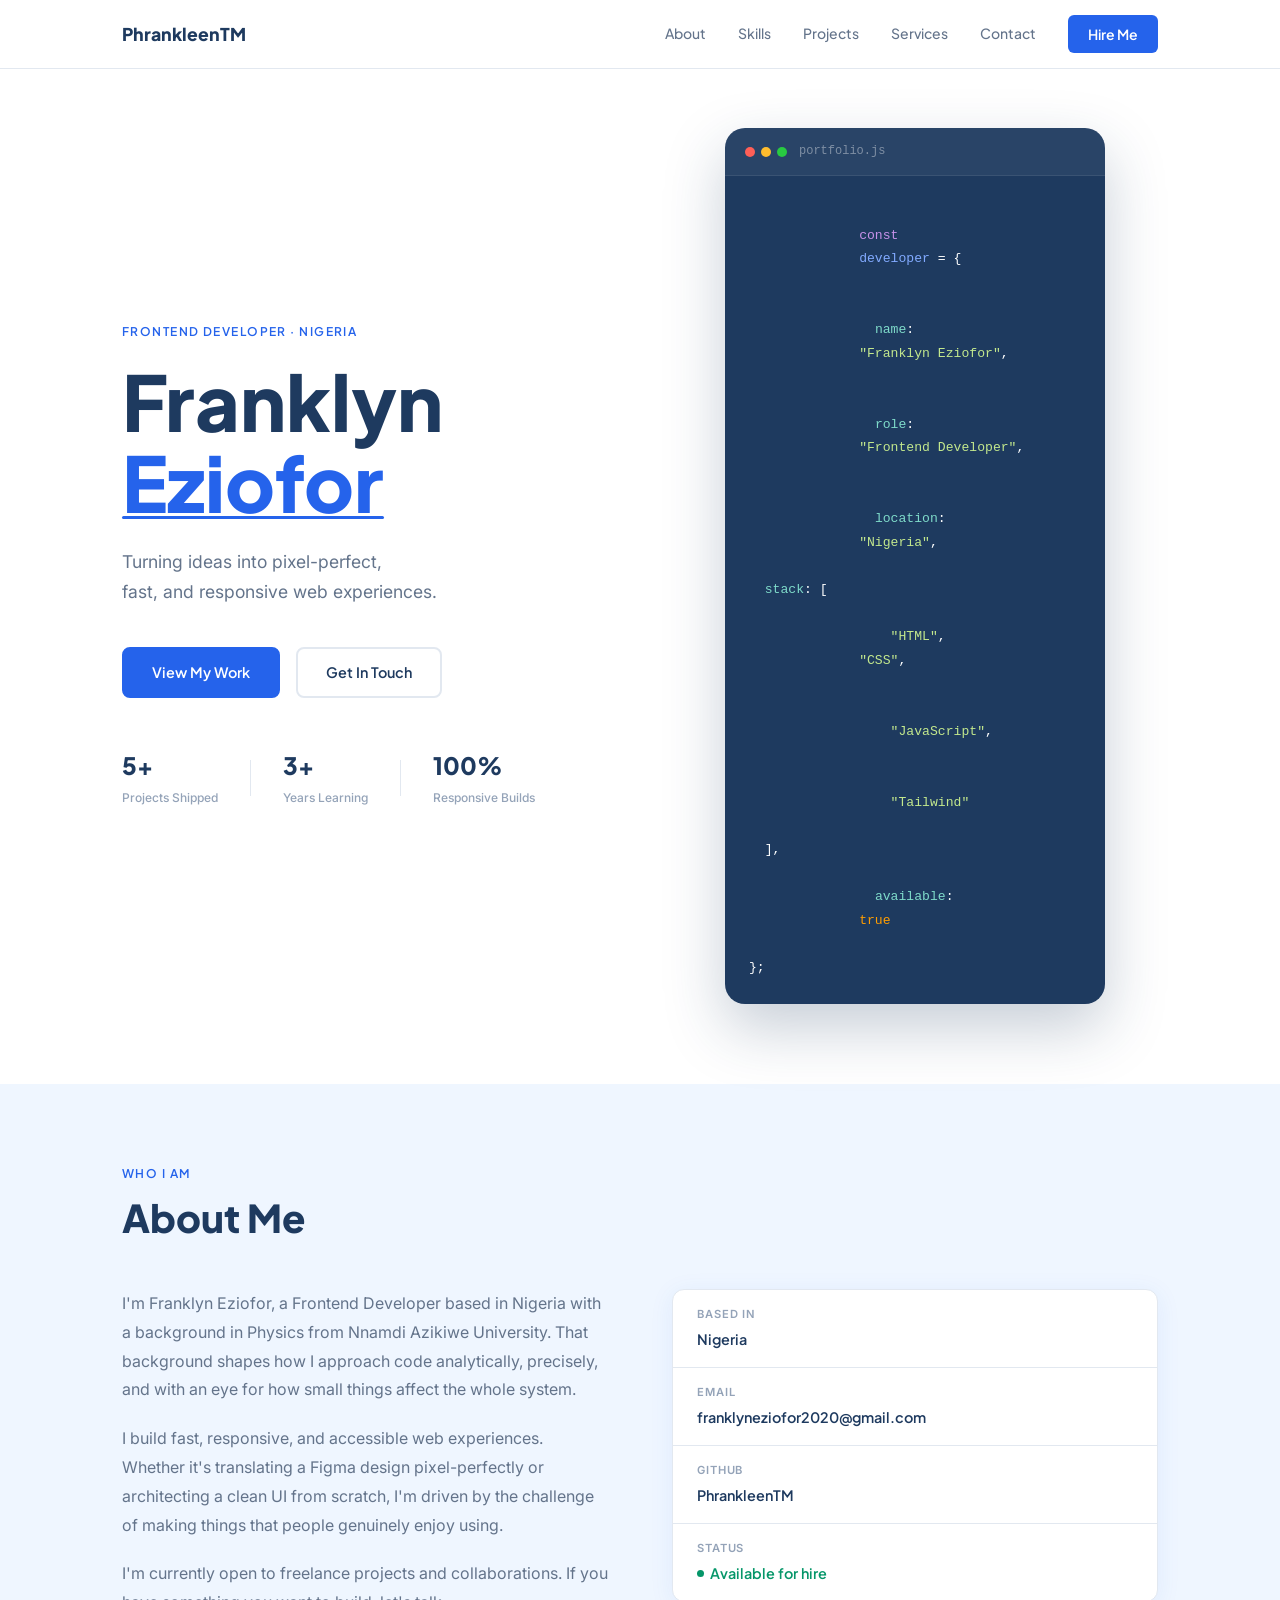
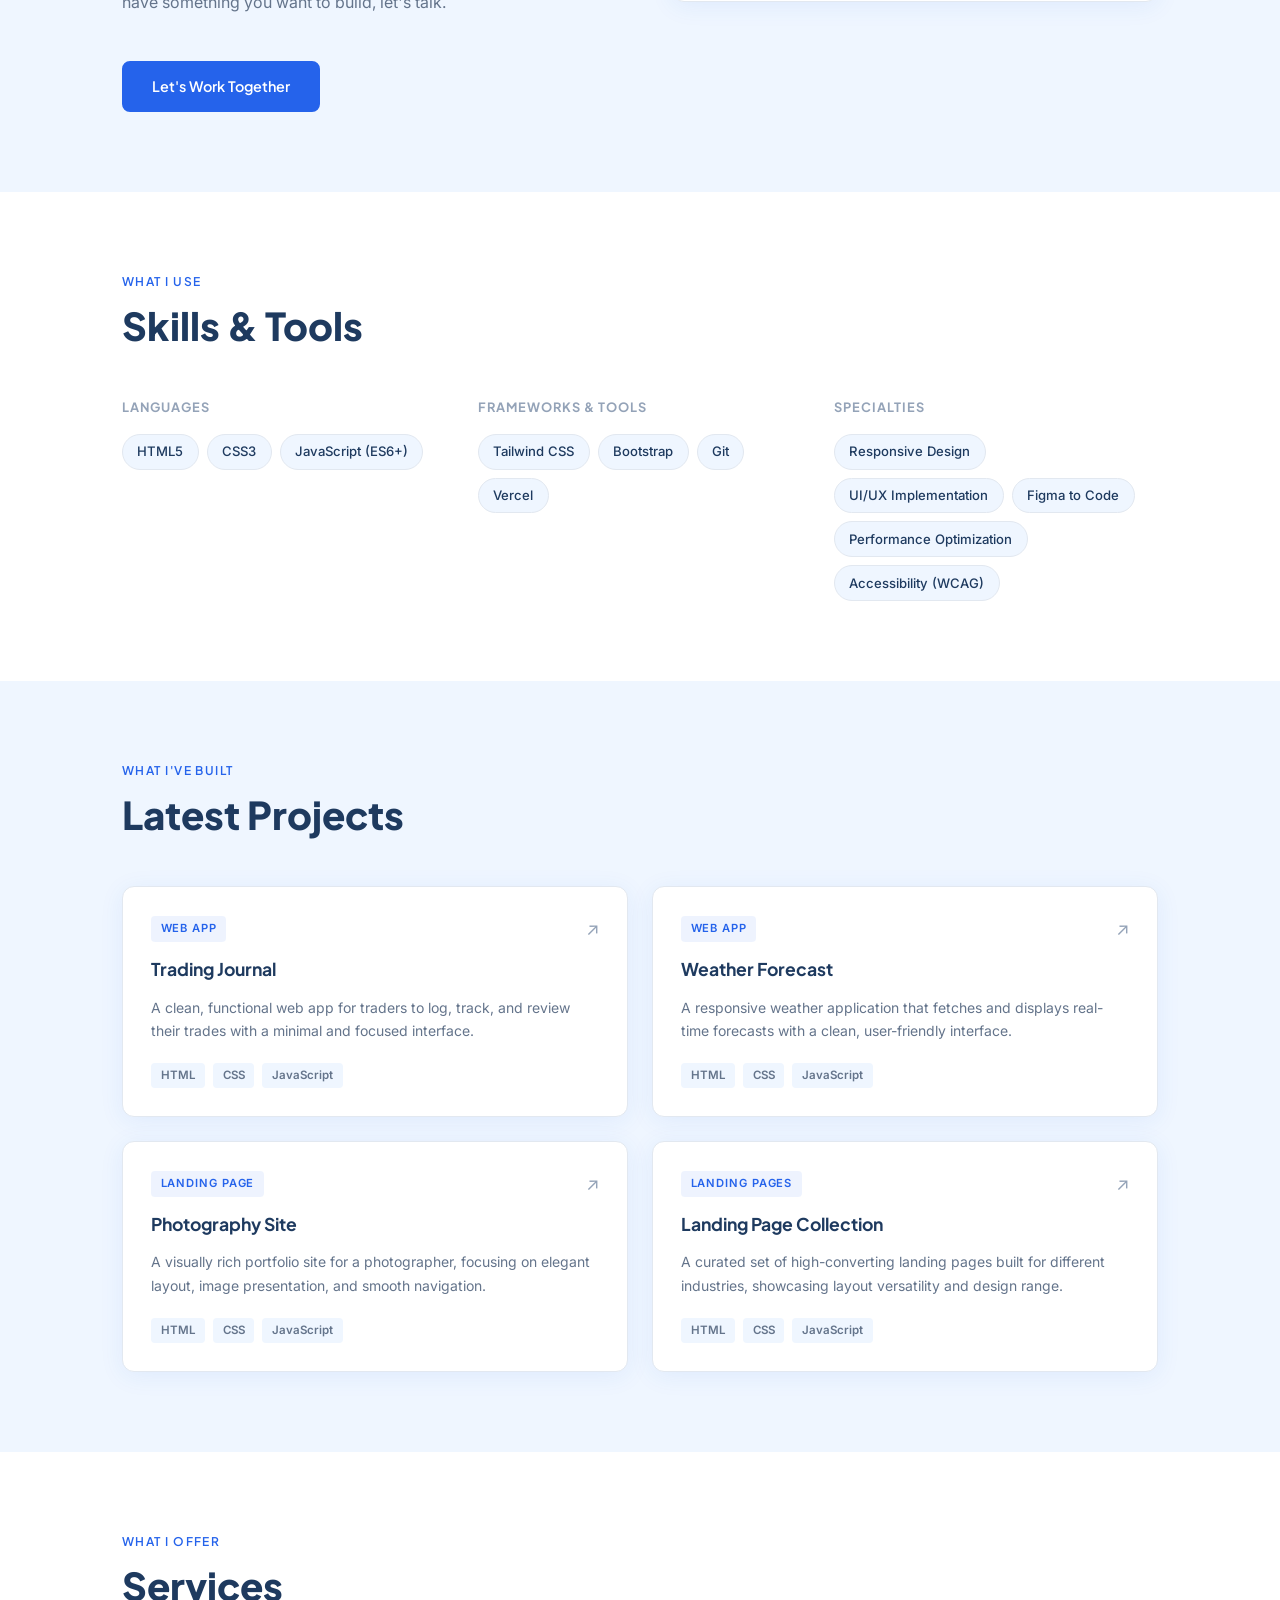
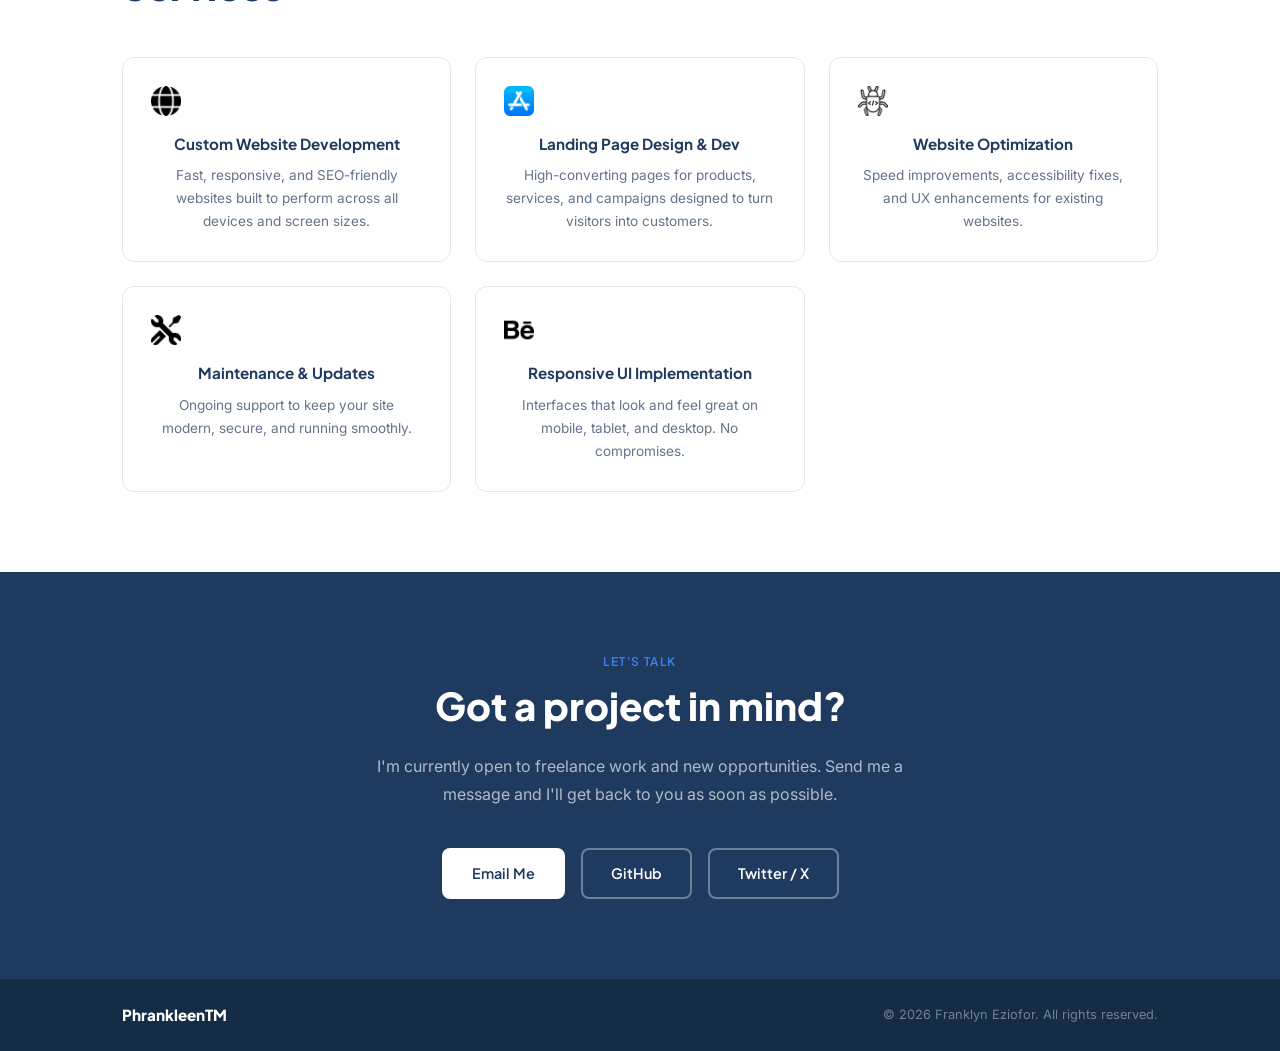
==== index.html @ 7679e536 "first commit" ====
<!doctype html>
<html lang="en">
  <head>
    <meta charset="UTF-8" />
    <meta name="viewport" content="width=device-width, initial-scale=1.0" />
    <title>Franklyn Eziofor | Frontend Developer</title>
    <link rel="preconnect" href="https://fonts.googleapis.com" />
    <link rel="preconnect" href="https://fonts.gstatic.com" crossorigin />
    <link
      href="https://fonts.googleapis.com/css2?family=Plus+Jakarta+Sans:wght@300;400;500;600;700;800&family=Inter:wght@300;400;500;600&display=swap"
      rel="stylesheet"
    />
    <link rel="stylesheet" href="style.css" />
  </head>
  <body>
    <!-- NAVBAR -->
    <nav class="navbar" id="navbar">
      <div class="nav-inner">
        <a href="#" class="nav-logo">PhrankleenTM</a>
        <ul class="nav-links">
          <li><a href="#about">About</a></li>
          <li><a href="#skills">Skills</a></li>
          <li><a href="#projects">Projects</a></li>
          <li><a href="#services">Services</a></li>
          <li><a href="#contact">Contact</a></li>
        </ul>
        <a href="#contact" class="nav-cta">Hire Me</a>
        <button class="nav-toggle" id="navToggle" aria-label="Toggle menu">
          <span></span><span></span><span></span>
        </button>
      </div>
      <div class="nav-mobile" id="navMobile">
        <a href="#about">About</a>
        <a href="#skills">Skills</a>
        <a href="#projects">Projects</a>
        <a href="#services">Services</a>
        <a href="#contact">Contact</a>
      </div>
    </nav>

    <!-- HERO -->
    <section class="hero" id="home">
      <div class="hero-inner">
        <p class="hero-eyebrow">Frontend Developer · Nigeria</p>
        <h1 class="hero-name">
          Franklyn<br />
          <span class="hero-name-accent">Eziofor</span>
        </h1>
        <p class="hero-tagline">
          Turning ideas into pixel-perfect,<br class="br-desktop" />
          fast, and responsive web experiences.
        </p>
        <div class="hero-actions">
          <a href="#projects" class="btn btn-primary">View My Work</a>
          <a href="mailto:franklyneziofor2020@gmail.com" class="btn btn-outline"
            >Get In Touch</a
          >
        </div>
        <div class="hero-stats">
          <div class="stat">
            <span class="stat-number">5+</span>
            <span class="stat-label">Projects Shipped</span>
          </div>
          <div class="stat-divider"></div>
          <div class="stat">
            <span class="stat-number">3+</span>
            <span class="stat-label">Years Learning</span>
          </div>
          <div class="stat-divider"></div>
          <div class="stat">
            <span class="stat-number">100%</span>
            <span class="stat-label">Responsive Builds</span>
          </div>
        </div>
      </div>
      <div class="hero-visual">
        <div class="hero-card">
          <div class="hero-card-top">
            <div class="hero-card-dots">
              <span></span><span></span><span></span>
            </div>
            <span class="hero-card-label">portfolio.js</span>
          </div>
          <div class="hero-card-code">
            <p>
              <span class="code-const">const</span>
              <span class="code-var">developer</span> = {
            </p>
            <p>
              &nbsp;&nbsp;<span class="code-key">name</span>:
              <span class="code-str">"Franklyn Eziofor"</span>,
            </p>
            <p>
              &nbsp;&nbsp;<span class="code-key">role</span>:
              <span class="code-str">"Frontend Developer"</span>,
            </p>
            <p>
              &nbsp;&nbsp;<span class="code-key">location</span>:
              <span class="code-str">"Nigeria"</span>,
            </p>
            <p>&nbsp;&nbsp;<span class="code-key">stack</span>: [</p>
            <p>
              &nbsp;&nbsp;&nbsp;&nbsp;<span class="code-str">"HTML"</span>,
              <span class="code-str">"CSS"</span>,
            </p>
            <p>
              &nbsp;&nbsp;&nbsp;&nbsp;<span class="code-str">"JavaScript"</span
              >,
            </p>
            <p>
              &nbsp;&nbsp;&nbsp;&nbsp;<span class="code-str">"Tailwind"</span>
            </p>
            <p>&nbsp;&nbsp;],</p>
            <p>
              &nbsp;&nbsp;<span class="code-key">available</span>:
              <span class="code-bool">true</span>
            </p>
            <p>};</p>
          </div>
        </div>
      </div>
    </section>

    <!-- ABOUT -->
    <section class="about section-ice" id="about">
      <div class="container">
        <p class="section-eyebrow">Who I Am</p>
        <h2 class="section-title">About Me</h2>
        <div class="about-grid">
          <div class="about-text">
            <p>
              I'm Franklyn Eziofor, a Frontend Developer based in Nigeria with a
              background in Physics from Nnamdi Azikiwe University. That
              background shapes how I approach code analytically, precisely, and
              with an eye for how small things affect the whole system.
            </p>
            <p>
              I build fast, responsive, and accessible web experiences. Whether
              it's translating a Figma design pixel-perfectly or architecting a
              clean UI from scratch, I'm driven by the challenge of making
              things that people genuinely enjoy using.
            </p>
            <p>
              I'm currently open to freelance projects and collaborations. If
              you have something you want to build, let's talk.
            </p>
            <a
              href="mailto:franklyneziofor2020@gmail.com"
              class="btn btn-primary"
              style="margin-top: 1.5rem; display: inline-block"
              >Let's Work Together</a
            >
          </div>
          <div class="about-side">
            <div class="about-info-card">
              <div class="info-item">
                <span class="info-label">Based In</span>
                <span class="info-value">Nigeria</span>
              </div>
              <div class="info-item">
                <span class="info-label">Email</span>
                <span class="info-value">franklyneziofor2020@gmail.com</span>
              </div>
              <div class="info-item">
                <span class="info-label">GitHub</span>
                <span class="info-value">PhrankleenTM</span>
              </div>
              <div class="info-item">
                <span class="info-label">Status</span>
                <span class="info-value available-badge"
                  >Available for hire</span
                >
              </div>
            </div>
          </div>
        </div>
      </div>
    </section>

    <!-- SKILLS -->
    <section class="skills section-white" id="skills">
      <div class="container">
        <p class="section-eyebrow">What I Use</p>
        <h2 class="section-title">Skills & Tools</h2>
        <div class="skills-grid">
          <div class="skill-group">
            <h3 class="skill-group-title">Languages</h3>
            <div class="skill-tags">
              <span class="skill-tag">HTML5</span>
              <span class="skill-tag">CSS3</span>
              <span class="skill-tag">JavaScript (ES6+)</span>
            </div>
          </div>
          <div class="skill-group">
            <h3 class="skill-group-title">Frameworks & Tools</h3>
            <div class="skill-tags">
              <span class="skill-tag">Tailwind CSS</span>
              <span class="skill-tag">Bootstrap</span>
              <span class="skill-tag">Git</span>
              <span class="skill-tag">Vercel</span>
            </div>
          </div>
          <div class="skill-group">
            <h3 class="skill-group-title">Specialties</h3>
            <div class="skill-tags">
              <span class="skill-tag">Responsive Design</span>
              <span class="skill-tag">UI/UX Implementation</span>
              <span class="skill-tag">Figma to Code</span>
              <span class="skill-tag">Performance Optimization</span>
              <span class="skill-tag">Accessibility (WCAG)</span>
            </div>
          </div>
        </div>
      </div>
    </section>

    <!-- PROJECTS -->
    <section class="projects section-ice" id="projects">
      <div class="container">
        <p class="section-eyebrow">What I've Built</p>
        <h2 class="section-title">Latest Projects</h2>
        <div class="projects-grid">
          <a
            href="https://trading-journal-nhcp.vercel.app/"
            target="_blank"
            class="project-card"
          >
            <div class="project-card-top">
              <span class="project-tag">Web App</span>
              <span class="project-arrow">↗</span>
            </div>
            <h3 class="project-title">Trading Journal</h3>
            <p class="project-desc">
              A clean, functional web app for traders to log, track, and review
              their trades with a minimal and focused interface.
            </p>
            <div class="project-stack">
              <span>HTML</span><span>CSS</span><span>JavaScript</span>
            </div>
          </a>

          <a
            href="https://weather-forecast-gules-ten.vercel.app/"
            target="_blank"
            class="project-card"
          >
            <div class="project-card-top">
              <span class="project-tag">Web App</span>
              <span class="project-arrow">↗</span>
            </div>
            <h3 class="project-title">Weather Forecast</h3>
            <p class="project-desc">
              A responsive weather application that fetches and displays
              real-time forecasts with a clean, user-friendly interface.
            </p>
            <div class="project-stack">
              <span>HTML</span><span>CSS</span><span>JavaScript</span>
            </div>
          </a>

          <a
            href="https://photography-website-om8f.vercel.app/"
            target="_blank"
            class="project-card"
          >
            <div class="project-card-top">
              <span class="project-tag">Landing Page</span>
              <span class="project-arrow">↗</span>
            </div>
            <h3 class="project-title">Photography Site</h3>
            <p class="project-desc">
              A visually rich portfolio site for a photographer, focusing on
              elegant layout, image presentation, and smooth navigation.
            </p>
            <div class="project-stack">
              <span>HTML</span><span>CSS</span><span>JavaScript</span>
            </div>
          </a>

          <a
            href="https://portfolio-ashy-three-13.vercel.app/landingPages.html"
            target="_blank"
            class="project-card"
          >
            <div class="project-card-top">
              <span class="project-tag">Landing Pages</span>
              <span class="project-arrow">↗</span>
            </div>
            <h3 class="project-title">Landing Page Collection</h3>
            <p class="project-desc">
              A curated set of high-converting landing pages built for different
              industries, showcasing layout versatility and design range.
            </p>
            <div class="project-stack">
              <span>HTML</span><span>CSS</span><span>JavaScript</span>
            </div>
          </a>
        </div>
      </div>
    </section>

    <!-- SERVICES -->
    <section class="services section-white" id="services">
      <div class="container">
        <p class="section-eyebrow">What I Offer</p>
        <h2 class="section-title">Services</h2>
        <div class="services-grid">
          <div class="service-card">
            <img src="./images/globe.png" alt="globe" />
            <h3>Custom Website Development</h3>
            <p>
              Fast, responsive, and SEO-friendly websites built to perform
              across all devices and screen sizes.
            </p>
          </div>
          <div class="service-card">
            <img src="./images/app-store.png" alt="app-store" />
            <h3>Landing Page Design & Dev</h3>
            <p>
              High-converting pages for products, services, and campaigns
              designed to turn visitors into customers.
            </p>
          </div>
          <div class="service-card">
            <img src="./images/bug.png" alt="behance" />
            <h3>Website Optimization</h3>
            <p>
              Speed improvements, accessibility fixes, and UX enhancements for
              existing websites.
            </p>
          </div>
          <div class="service-card">
            <img src="./images/tool.png" alt="" />
            <h3>Maintenance & Updates</h3>
            <p>
              Ongoing support to keep your site modern, secure, and running
              smoothly.
            </p>
          </div>
          <div class="service-card">
            <img src="./images/behance (1).png" alt="" />
            <h3>Responsive UI Implementation</h3>
            <p>
              Interfaces that look and feel great on mobile, tablet, and
              desktop. No compromises.
            </p>
          </div>
        </div>
      </div>
    </section>

    <!-- CONTACT -->
    <section class="contact section-navy" id="contact">
      <div class="container contact-inner">
        <p class="section-eyebrow light">Let's Talk</p>
        <h2 class="section-title light">Got a project in mind?</h2>
        <p class="contact-sub">
          I'm currently open to freelance work and new opportunities. Send me a
          message and I'll get back to you as soon as possible.
        </p>
        <div class="contact-actions">
          <a href="mailto:franklyneziofor2020@gmail.com" class="btn btn-white"
            >Email Me</a
          >
          <a
            href="https://github.com/PhrankleenTM"
            target="_blank"
            class="btn btn-outline-white"
            >GitHub</a
          >
          <a
            href="https://x.com/Phran_kleen"
            target="_blank"
            class="btn btn-outline-white"
            >Twitter / X</a
          >
        </div>
      </div>
    </section>

    <!-- FOOTER -->
    <footer class="footer">
      <div class="container footer-inner">
        <span class="footer-logo">PhrankleenTM</span>
        <span class="footer-copy"
          >© 2026 Franklyn Eziofor. All rights reserved.</span
        >
      </div>
    </footer>

    <script src="script.js"></script>
  </body>
</html>
---- style.css ----
/* ===========================
   TOKENS
=========================== */
:root {
  --blue: #2563eb;
  --blue-light: #3b82f6;
  --blue-dark: #1d4ed8;
  --navy: #1e3a5f;
  --navy-dark: #152c47;
  --ice: #eff6ff;
  --white: #ffffff;
  --slate: #64748b;
  --slate-light: #94a3b8;
  --text: #1e293b;
  --border: #e2e8f0;

  --font-display: "Plus Jakarta Sans", sans-serif;
  --font-body: "Inter", sans-serif;

  --radius: 12px;
  --radius-lg: 20px;
  --shadow: 0 4px 24px rgba(37, 99, 235, 0.08);
  --shadow-hover: 0 8px 40px rgba(37, 99, 235, 0.16);
}

/* ===========================
   RESET
=========================== */
*,
*::before,
*::after {
  box-sizing: border-box;
  margin: 0;
  padding: 0;
}
html {
  scroll-behavior: smooth;
}
body {
  font-family: var(--font-body);
  color: var(--text);
  background: var(--white);
  line-height: 1.6;
  -webkit-font-smoothing: antialiased;
}
a {
  text-decoration: none;
  color: inherit;
}
img {
  max-width: 100%;
  display: block;
}
ul {
  list-style: none;
}

/* ===========================
   UTILITIES
=========================== */
.container {
  max-width: 1100px;
  margin: 0 auto;
  padding: 0 2rem;
}
.section-white {
  background: var(--white);
}
.section-ice {
  background: var(--ice);
}
.section-navy {
  background: var(--navy);
}

section:not(.hero) {
  padding: 5rem 0;
}

.section-eyebrow {
  font-family: var(--font-display);
  font-size: 0.75rem;
  font-weight: 600;
  letter-spacing: 0.12em;
  text-transform: uppercase;
  color: var(--blue);
  margin-bottom: 0.75rem;
}
.section-eyebrow.light {
  color: var(--blue-light);
}

.section-title {
  font-family: var(--font-display);
  font-size: clamp(1.75rem, 3vw, 2.5rem);
  font-weight: 800;
  color: var(--navy);
  margin-bottom: 3rem;
  line-height: 1.2;
}
.section-title.light {
  color: var(--white);
}

/* ===========================
   BUTTONS
=========================== */
.btn {
  display: inline-flex;
  align-items: center;
  gap: 0.5rem;
  padding: 0.75rem 1.75rem;
  border-radius: 8px;
  font-family: var(--font-display);
  font-size: 0.9rem;
  font-weight: 600;
  cursor: pointer;
  transition: all 0.2s ease;
  border: 2px solid transparent;
}
.btn-primary {
  background: var(--blue);
  color: var(--white);
  border-color: var(--blue);
}
.btn-primary:hover {
  background: var(--blue-dark);
  border-color: var(--blue-dark);
  transform: translateY(-1px);
  box-shadow: 0 4px 16px rgba(37, 99, 235, 0.3);
}
.btn-outline {
  background: transparent;
  color: var(--navy);
  border-color: var(--border);
}
.btn-outline:hover {
  border-color: var(--blue);
  color: var(--blue);
  transform: translateY(-1px);
}
.btn-white {
  background: var(--white);
  color: var(--navy);
  border-color: var(--white);
}
.btn-white:hover {
  background: var(--ice);
  transform: translateY(-1px);
}
.btn-outline-white {
  background: transparent;
  color: var(--white);
  border-color: rgba(255, 255, 255, 0.35);
}
.btn-outline-white:hover {
  border-color: var(--white);
  transform: translateY(-1px);
}

/* ===========================
   NAVBAR
=========================== */
.navbar {
  position: fixed;
  top: 0;
  left: 0;
  right: 0;
  z-index: 100;
  background: rgba(255, 255, 255, 0.95);
  backdrop-filter: blur(12px);
  border-bottom: 1px solid var(--border);
  transition: box-shadow 0.3s ease;
}
.navbar.scrolled {
  box-shadow: 0 2px 20px rgba(37, 99, 235, 0.08);
}
.nav-inner {
  max-width: 1100px;
  margin: 0 auto;
  padding: 0 2rem;
  height: 68px;
  display: flex;
  align-items: center;
  gap: 2rem;
}
.nav-logo {
  font-family: var(--font-display);
  font-weight: 800;
  font-size: 1.1rem;
  color: var(--navy);
  flex-shrink: 0;
}
.nav-links {
  display: flex;
  gap: 2rem;
  margin-left: auto;
}
.nav-links a {
  font-family: var(--font-display);
  font-size: 0.875rem;
  font-weight: 500;
  color: var(--slate);
  transition: color 0.2s;
}
.nav-links a:hover {
  color: var(--blue);
}
.nav-cta {
  font-family: var(--font-display);
  font-size: 0.875rem;
  font-weight: 600;
  padding: 0.5rem 1.25rem;
  background: var(--blue);
  color: var(--white);
  border-radius: 6px;
  transition:
    background 0.2s,
    transform 0.2s;
  flex-shrink: 0;
}
.nav-cta:hover {
  background: var(--blue-dark);
  transform: translateY(-1px);
}
.nav-toggle {
  display: none;
  flex-direction: column;
  gap: 5px;
  background: none;
  border: none;
  cursor: pointer;
  padding: 4px;
  margin-left: auto;
}
.nav-toggle span {
  display: block;
  width: 22px;
  height: 2px;
  background: var(--navy);
  border-radius: 2px;
  transition: all 0.3s;
}
.nav-mobile {
  display: none;
  flex-direction: column;
  padding: 1rem 2rem 1.5rem;
  border-top: 1px solid var(--border);
  gap: 1rem;
}
.nav-mobile a {
  font-family: var(--font-display);
  font-weight: 500;
  color: var(--slate);
  font-size: 1rem;
}
.nav-mobile.open {
  display: flex;
}

/* ===========================
   HERO
=========================== */
.hero {
  min-height: 100vh;
  padding: 8rem 2rem 5rem;
  max-width: 1100px;
  margin: 0 auto;
  display: grid;
  grid-template-columns: 1fr 1fr;
  gap: 4rem;
  align-items: center;
}
.hero-eyebrow {
  font-family: var(--font-display);
  font-size: 0.75rem;
  font-weight: 600;
  letter-spacing: 0.12em;
  text-transform: uppercase;
  color: var(--blue);
  margin-bottom: 1.25rem;
}
.hero-name {
  font-family: var(--font-display);
  font-size: clamp(3rem, 6vw, 5rem);
  font-weight: 800;
  line-height: 1.05;
  color: var(--navy);
  margin-bottom: 1.5rem;
}
.hero-name-accent {
  position: relative;
  display: inline-block;
  color: var(--blue);
}
.hero-name-accent::after {
  content: "";
  position: absolute;
  bottom: 4px;
  left: 0;
  height: 3px;
  width: 0;
  background: var(--blue);
  border-radius: 2px;
  animation: underlineDraw 0.8s ease forwards 0.5s;
}
@keyframes underlineDraw {
  to {
    width: 100%;
  }
}
.hero-tagline {
  font-size: 1.1rem;
  color: var(--slate);
  margin-bottom: 2.5rem;
  line-height: 1.7;
}
.hero-actions {
  display: flex;
  gap: 1rem;
  flex-wrap: wrap;
  margin-bottom: 3rem;
}
.hero-stats {
  display: flex;
  align-items: center;
  gap: 2rem;
}
.stat-number {
  display: block;
  font-family: var(--font-display);
  font-size: 1.5rem;
  font-weight: 800;
  color: var(--navy);
}
.stat-label {
  font-size: 0.75rem;
  color: var(--slate-light);
  font-weight: 500;
}
.stat-divider {
  width: 1px;
  height: 36px;
  background: var(--border);
}

/* Hero Code Card */
.hero-visual {
  display: flex;
  justify-content: center;
  align-items: center;
}
.hero-card {
  background: var(--navy);
  border-radius: var(--radius-lg);
  overflow: hidden;
  width: 100%;
  max-width: 380px;
  box-shadow: 0 24px 60px rgba(30, 58, 95, 0.25);
  animation: floatCard 4s ease-in-out infinite;
}
@keyframes floatCard {
  0%,
  100% {
    transform: translateY(0);
  }
  50% {
    transform: translateY(-10px);
  }
}
.hero-card-top {
  display: flex;
  align-items: center;
  gap: 0.75rem;
  padding: 0.875rem 1.25rem;
  background: rgba(255, 255, 255, 0.05);
  border-bottom: 1px solid rgba(255, 255, 255, 0.08);
}
.hero-card-dots {
  display: flex;
  gap: 6px;
}
.hero-card-dots span {
  width: 10px;
  height: 10px;
  border-radius: 50%;
}
.hero-card-dots span:nth-child(1) {
  background: #ff5f57;
}
.hero-card-dots span:nth-child(2) {
  background: #ffbd2e;
}
.hero-card-dots span:nth-child(3) {
  background: #28ca41;
}
.hero-card-label {
  font-size: 0.75rem;
  color: rgba(255, 255, 255, 0.4);
  font-family: "Courier New", monospace;
}
.hero-card-code {
  padding: 1.5rem 1.5rem;
  font-family: "Courier New", monospace;
  font-size: 0.82rem;
  line-height: 1.8;
}
.hero-card-code p {
  white-space: pre;
  color: white;
}
.code-const {
  color: #c792ea;
}
.code-var {
  color: #82aaff;
}
.code-key {
  color: #7fdbca;
}
.code-str {
  color: #c3e88d;
}
.code-bool {
  color: #ff9d00;
}

/* ===========================
   ABOUT
=========================== */
.about-grid {
  display: grid;
  grid-template-columns: 1fr 1fr;
  gap: 4rem;
  align-items: start;
}
.about-text p {
  color: var(--slate);
  margin-bottom: 1.25rem;
  font-size: 1rem;
  line-height: 1.8;
}
.about-info-card {
  background: var(--white);
  border-radius: var(--radius);
  border: 1px solid var(--border);
  overflow: hidden;
  box-shadow: var(--shadow);
}
.info-item {
  display: flex;
  flex-direction: column;
  gap: 0.25rem;
  padding: 1rem 1.5rem;
  border-bottom: 1px solid var(--border);
}
.info-item:last-child {
  border-bottom: none;
}
.info-label {
  font-size: 0.7rem;
  font-weight: 600;
  text-transform: uppercase;
  letter-spacing: 0.08em;
  color: var(--slate-light);
}
.info-value {
  font-family: var(--font-display);
  font-size: 0.9rem;
  font-weight: 600;
  color: var(--navy);
}
.available-badge {
  display: inline-flex;
  align-items: center;
  gap: 0.4rem;
  color: #059669 !important;
}
.available-badge::before {
  content: "";
  width: 7px;
  height: 7px;
  border-radius: 50%;
  background: #059669;
  display: inline-block;
  animation: pulse 2s infinite;
}
@keyframes pulse {
  0%,
  100% {
    opacity: 1;
  }
  50% {
    opacity: 0.4;
  }
}

/* ===========================
   SKILLS
=========================== */
.skills-grid {
  display: grid;
  grid-template-columns: repeat(3, 1fr);
  gap: 2rem;
}
.skill-group-title {
  font-family: var(--font-display);
  font-size: 0.8rem;
  font-weight: 700;
  text-transform: uppercase;
  letter-spacing: 0.08em;
  color: var(--slate-light);
  margin-bottom: 1rem;
}
.skill-tags {
  display: flex;
  flex-wrap: wrap;
  gap: 0.5rem;
}
.skill-tag {
  padding: 0.4rem 0.9rem;
  background: var(--ice);
  border: 1px solid var(--border);
  border-radius: 100px;
  font-size: 0.82rem;
  font-weight: 500;
  color: var(--navy);
  transition: all 0.2s;
}
.skill-tag:hover {
  background: var(--blue);
  color: var(--white);
  border-color: var(--blue);
}

/* ===========================
   PROJECTS
=========================== */
.projects-grid {
  display: grid;
  grid-template-columns: repeat(2, 1fr);
  gap: 1.5rem;
}
.project-card {
  background: var(--white);
  border: 1px solid var(--border);
  border-radius: var(--radius);
  padding: 1.75rem;
  display: flex;
  flex-direction: column;
  gap: 0.75rem;
  transition: all 0.25s ease;
  box-shadow: var(--shadow);
}
.project-card:hover {
  transform: translateY(-4px);
  box-shadow: var(--shadow-hover);
  border-color: var(--blue);
}
.project-card-top {
  display: flex;
  justify-content: space-between;
  align-items: center;
}
.project-tag {
  font-size: 0.7rem;
  font-weight: 600;
  text-transform: uppercase;
  letter-spacing: 0.08em;
  color: var(--blue);
  background: rgba(37, 99, 235, 0.08);
  padding: 0.25rem 0.6rem;
  border-radius: 4px;
}
.project-arrow {
  font-size: 1.1rem;
  color: var(--slate-light);
  transition: all 0.2s;
}
.project-card:hover .project-arrow {
  color: var(--blue);
  transform: translate(2px, -2px);
}
.project-title {
  font-family: var(--font-display);
  font-size: 1.1rem;
  font-weight: 700;
  color: var(--navy);
}
.project-desc {
  font-size: 0.875rem;
  color: var(--slate);
  line-height: 1.7;
  flex: 1;
}
.project-stack {
  display: flex;
  gap: 0.5rem;
  flex-wrap: wrap;
  margin-top: 0.5rem;
}
.project-stack span {
  font-size: 0.72rem;
  font-weight: 600;
  color: var(--slate);
  background: var(--ice);
  padding: 0.2rem 0.6rem;
  border-radius: 4px;
}

/* ===========================
   SERVICES
=========================== */
.services-grid {
  display: grid;
  grid-template-columns: repeat(3, 1fr);
  gap: 1.5rem;
}
.service-card {
  padding: 1.75rem;
  border: 1px solid var(--border);
  border-radius: var(--radius);
  transition: all 0.25s ease;
  text-align: center;
}

.services-grid .service-card img {
  height: 30px;
  width: 30px;
  justify-self: center;
  margin-bottom: 1rem;
}

.service-card:hover {
  border-color: var(--blue);
  box-shadow: var(--shadow-hover);
  transform: translateY(-3px);
}
.service-icon {
  font-size: 1.75rem;
  margin-bottom: 1rem;
}
.service-card h3 {
  font-family: var(--font-display);
  font-size: 0.95rem;
  font-weight: 700;
  color: var(--navy);
  margin-bottom: 0.5rem;
}
.service-card p {
  font-size: 0.85rem;
  color: var(--slate);
  line-height: 1.7;
}

/* ===========================
   CONTACT
=========================== */
.contact-inner {
  text-align: center;
  max-width: 640px;
}
.contact-sub {
  color: rgba(255, 255, 255, 0.65);
  font-size: 1rem;
  line-height: 1.7;
  margin-bottom: 2.5rem;
  margin-top: -1.5rem;
}
.contact-actions {
  display: flex;
  gap: 1rem;
  justify-content: center;
  flex-wrap: wrap;
}

/* ===========================
   FOOTER
=========================== */
.footer {
  background: var(--navy-dark);
  padding: 1.5rem 2rem;
}
.footer-inner {
  display: flex;
  justify-content: space-between;
  align-items: center;
  flex-wrap: wrap;
  gap: 1rem;
}
.footer-logo {
  font-family: var(--font-display);
  font-weight: 800;
  color: var(--white);
  font-size: 0.95rem;
}
.footer-copy {
  font-size: 0.8rem;
  color: rgba(255, 255, 255, 0.4);
}

/* ===========================
   RESPONSIVE
=========================== */
@media (max-width: 900px) {
  .hero {
    grid-template-columns: 1fr;
    text-align: center;
    padding-top: 7rem;
  }
  .hero-visual {
    display: none;
  }
  .hero-actions {
    justify-content: center;
  }
  .hero-stats {
    justify-content: center;
  }
  .hero-eyebrow {
    text-align: center;
  }

  .about-grid {
    grid-template-columns: 1fr;
    gap: 2rem;
  }
  .skills-grid {
    grid-template-columns: 1fr;
    gap: 1.5rem;
  }
  .projects-grid {
    grid-template-columns: 1fr;
  }
  .services-grid {
    grid-template-columns: 1fr 1fr;
  }
}

@media (max-width: 640px) {
  .nav-links,
  .nav-cta {
    display: none;
  }
  .nav-toggle {
    display: flex;
  }
  .services-grid {
    grid-template-columns: 1fr;
  }
  .contact-inner {
    padding: 0 1rem;
  }
  .br-desktop {
    display: none;
  }
}
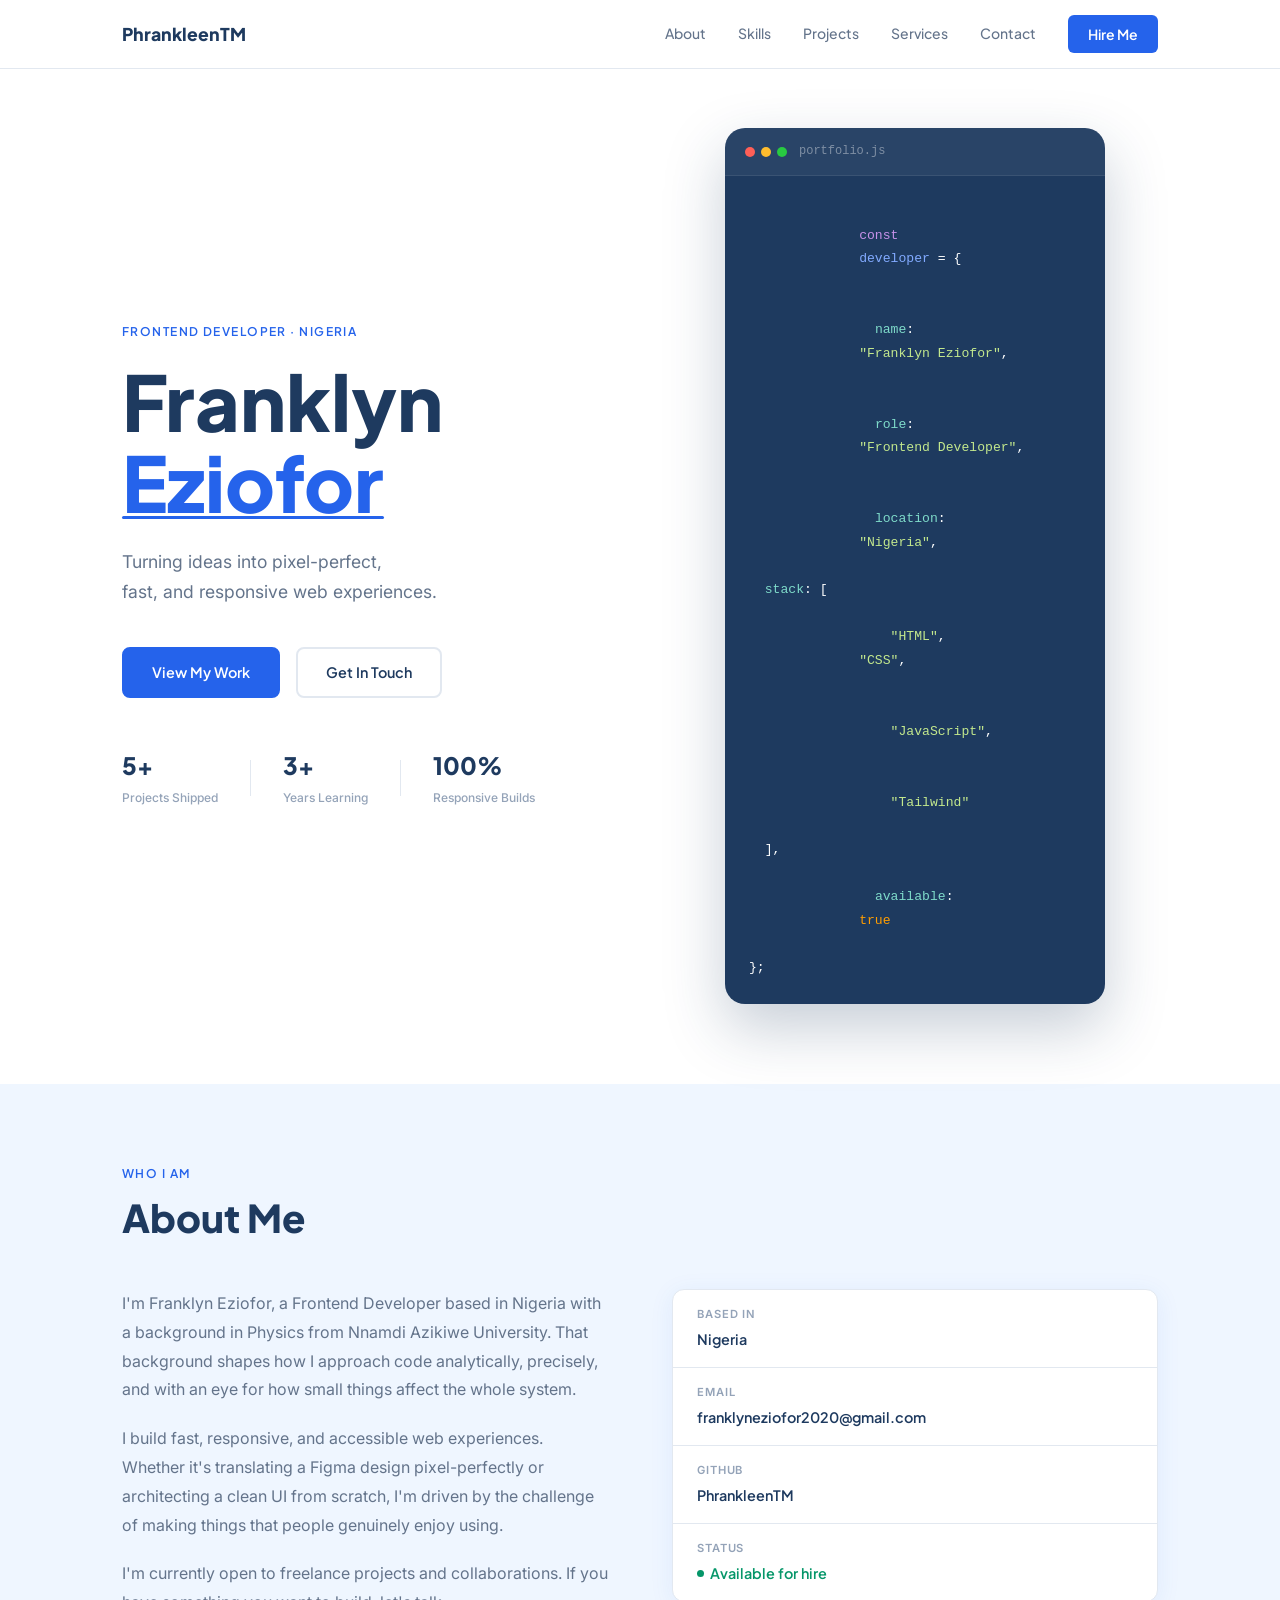
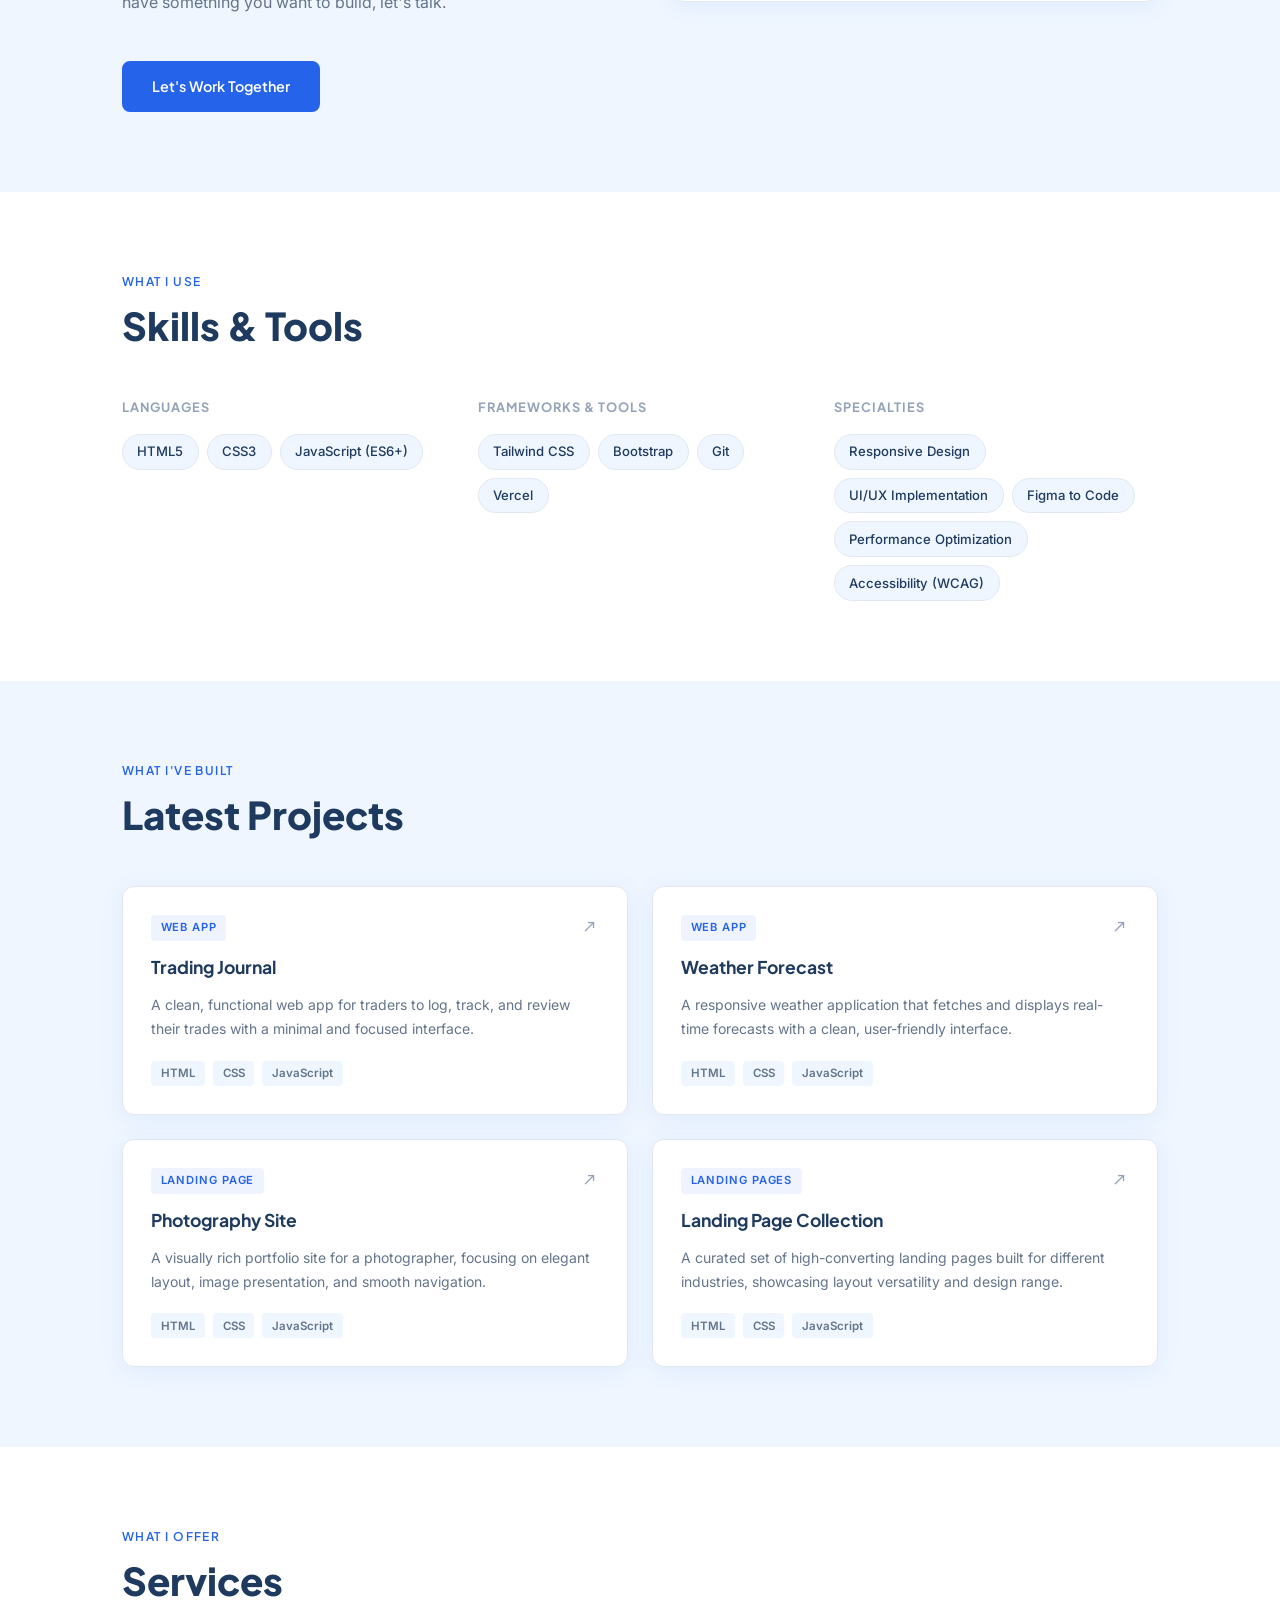
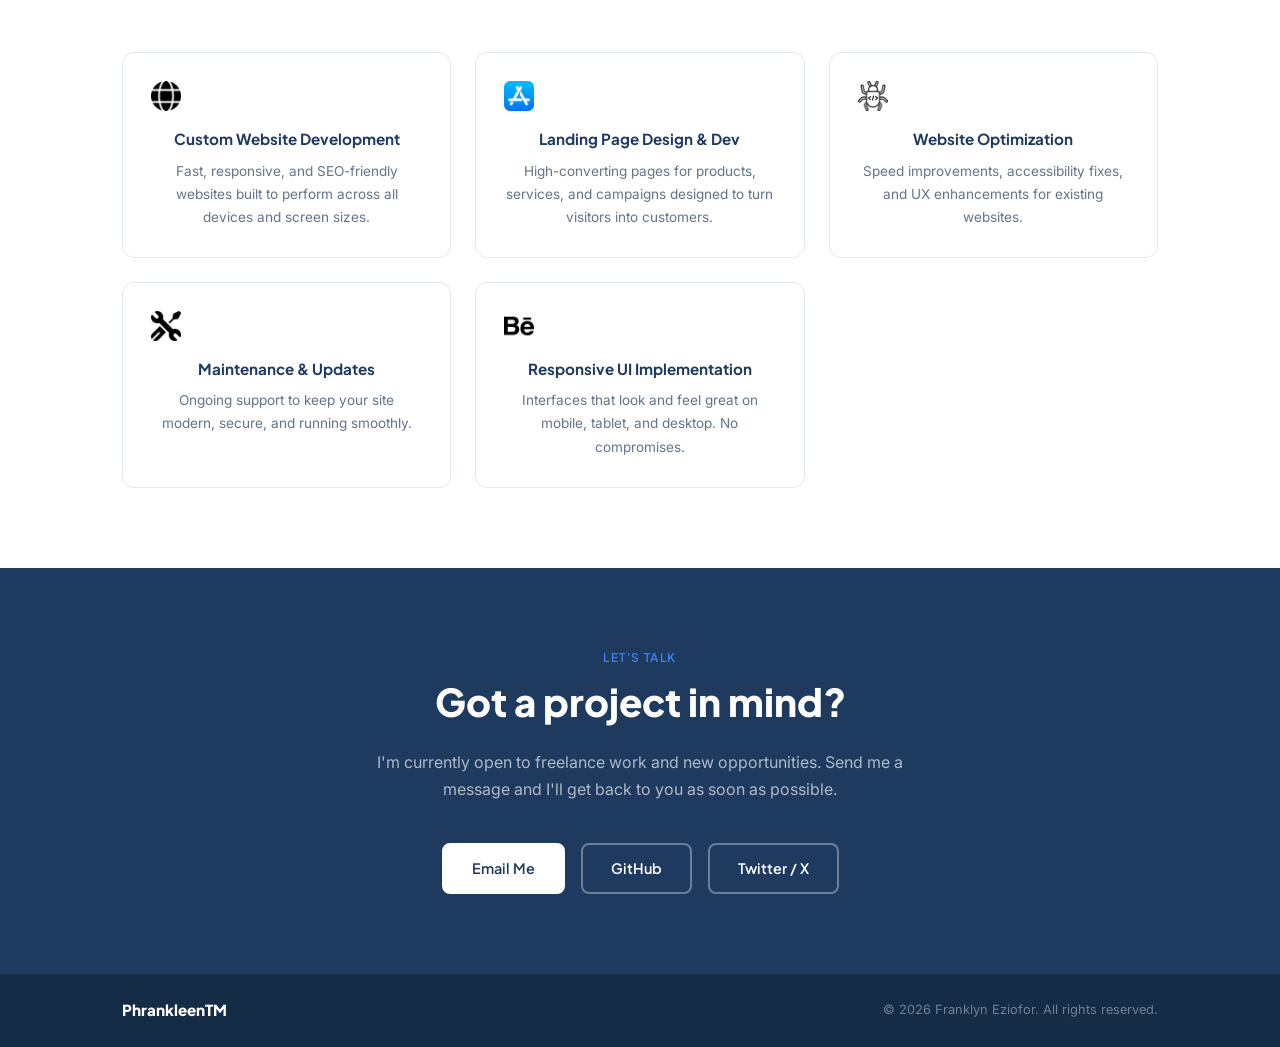
==== commit a39701b8: "edit lastest work" ====
--- a/index.html
+++ b/index.html
@@ -9,6 +9,10 @@
     <link
       href="https://fonts.googleapis.com/css2?family=Plus+Jakarta+Sans:wght@300;400;500;600;700;800&family=Inter:wght@300;400;500;600&display=swap"
       rel="stylesheet"
+    />
+    <link
+      rel="stylesheet"
+      href="https://fonts.googleapis.com/css2?family=Material+Symbols+Outlined:opsz,wght,FILL,GRAD@24,400,0,0"
     />
     <link rel="stylesheet" href="style.css" />
   </head>
@@ -227,7 +231,9 @@
           >
             <div class="project-card-top">
               <span class="project-tag">Web App</span>
-              <span class="project-arrow">↗</span>
+              <span class="project-arrow material-symbols-outlined"
+                >call_made</span
+              >
             </div>
             <h3 class="project-title">Trading Journal</h3>
             <p class="project-desc">
@@ -246,7 +252,9 @@
           >
             <div class="project-card-top">
               <span class="project-tag">Web App</span>
-              <span class="project-arrow">↗</span>
+              <span class="project-arrow material-symbols-outlined"
+                >call_made</span
+              >
             </div>
             <h3 class="project-title">Weather Forecast</h3>
             <p class="project-desc">
@@ -265,7 +273,9 @@
           >
             <div class="project-card-top">
               <span class="project-tag">Landing Page</span>
-              <span class="project-arrow">↗</span>
+              <span class="project-arrow material-symbols-outlined"
+                >call_made</span
+              >
             </div>
             <h3 class="project-title">Photography Site</h3>
             <p class="project-desc">
@@ -284,7 +294,9 @@
           >
             <div class="project-card-top">
               <span class="project-tag">Landing Pages</span>
-              <span class="project-arrow">↗</span>
+              <span class="project-arrow material-symbols-outlined"
+                >call_made</span
+              >
             </div>
             <h3 class="project-title">Landing Page Collection</h3>
             <p class="project-desc">
--- a/style.css
+++ b/style.css
@@ -611,6 +611,7 @@
 /* ===========================
    SERVICES
 =========================== */
+
 .services-grid {
   display: grid;
   grid-template-columns: repeat(3, 1fr);
@@ -735,6 +736,12 @@
   .services-grid {
     grid-template-columns: 1fr 1fr;
   }
+  .services-grid .service-card img {
+    height: 30px;
+    width: 30px;
+    align-self: center;
+    margin-bottom: 1rem;
+  }
 }
 
 @media (max-width: 640px) {
@@ -748,6 +755,12 @@
   .services-grid {
     grid-template-columns: 1fr;
   }
+  .services-grid .service-card img {
+    height: 30px;
+    width: 30px;
+    align-self: center;
+    margin-bottom: 1rem;
+  }
   .contact-inner {
     padding: 0 1rem;
   }
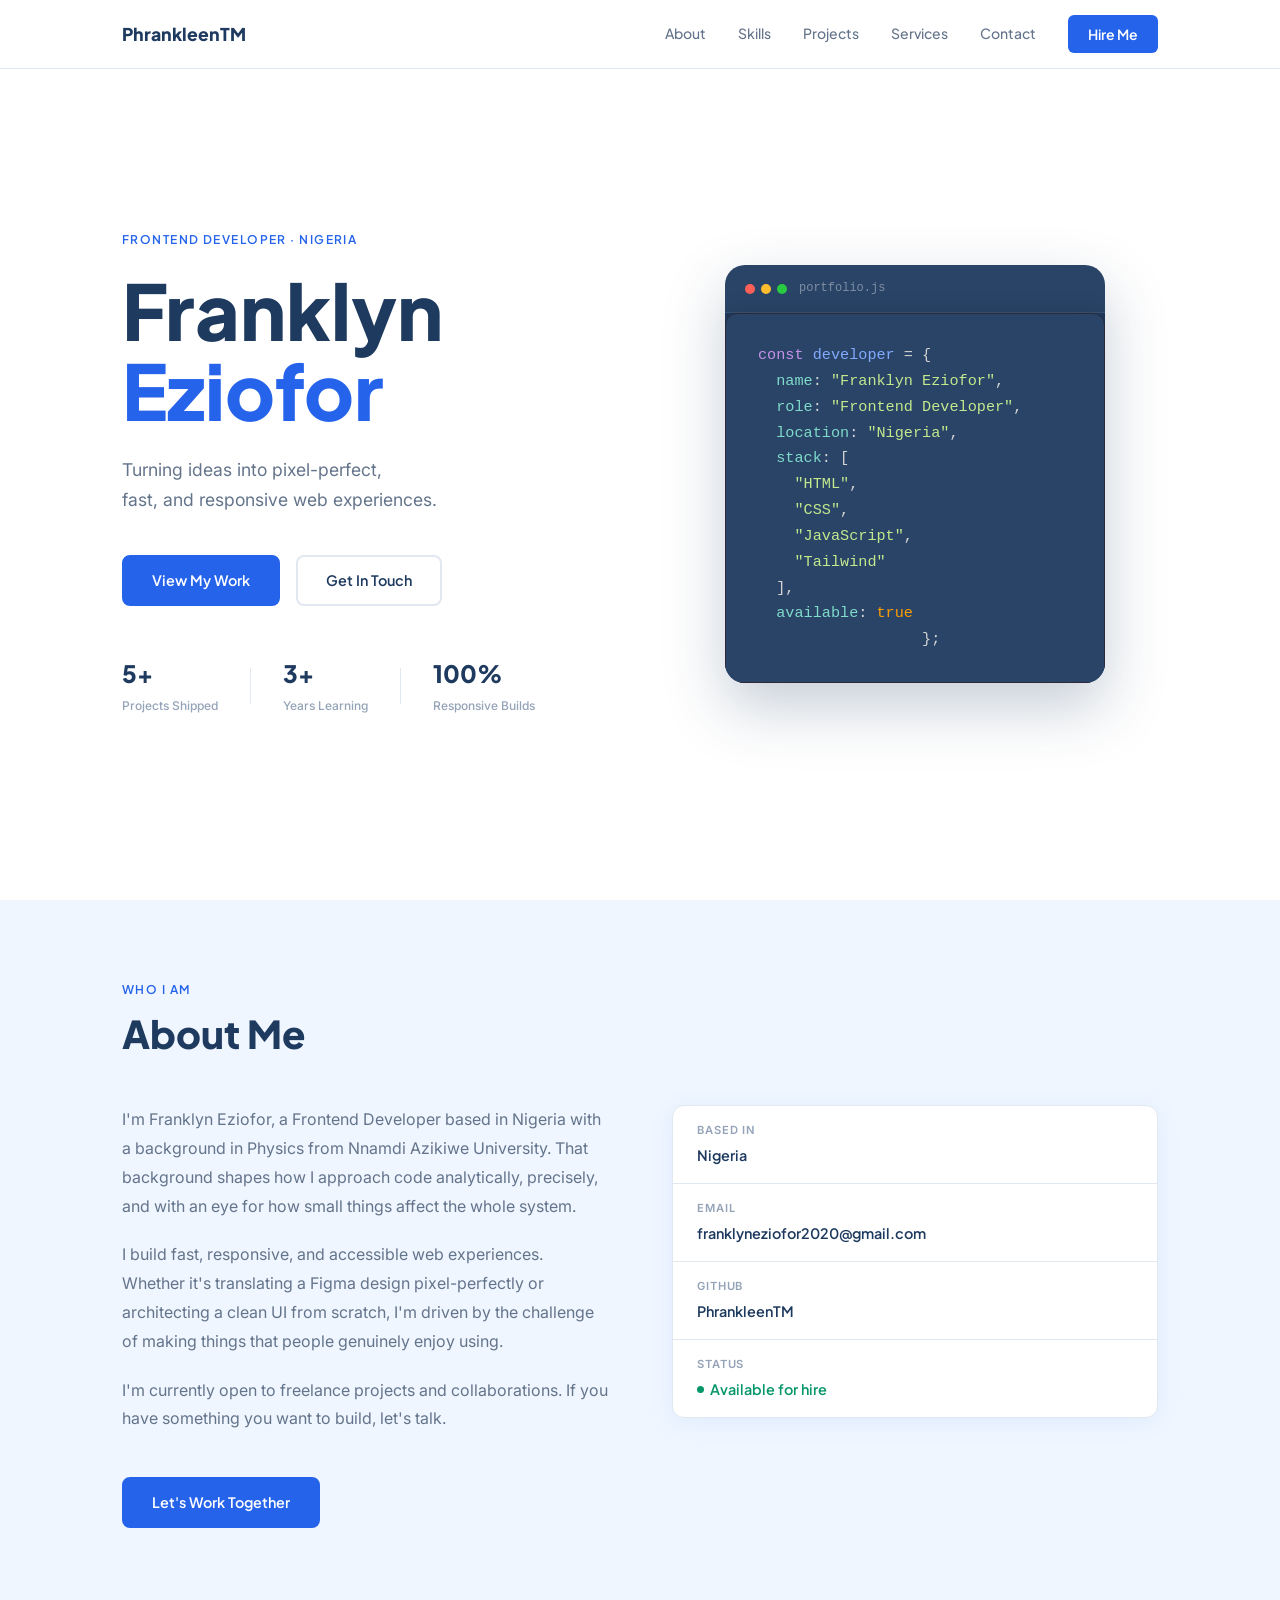
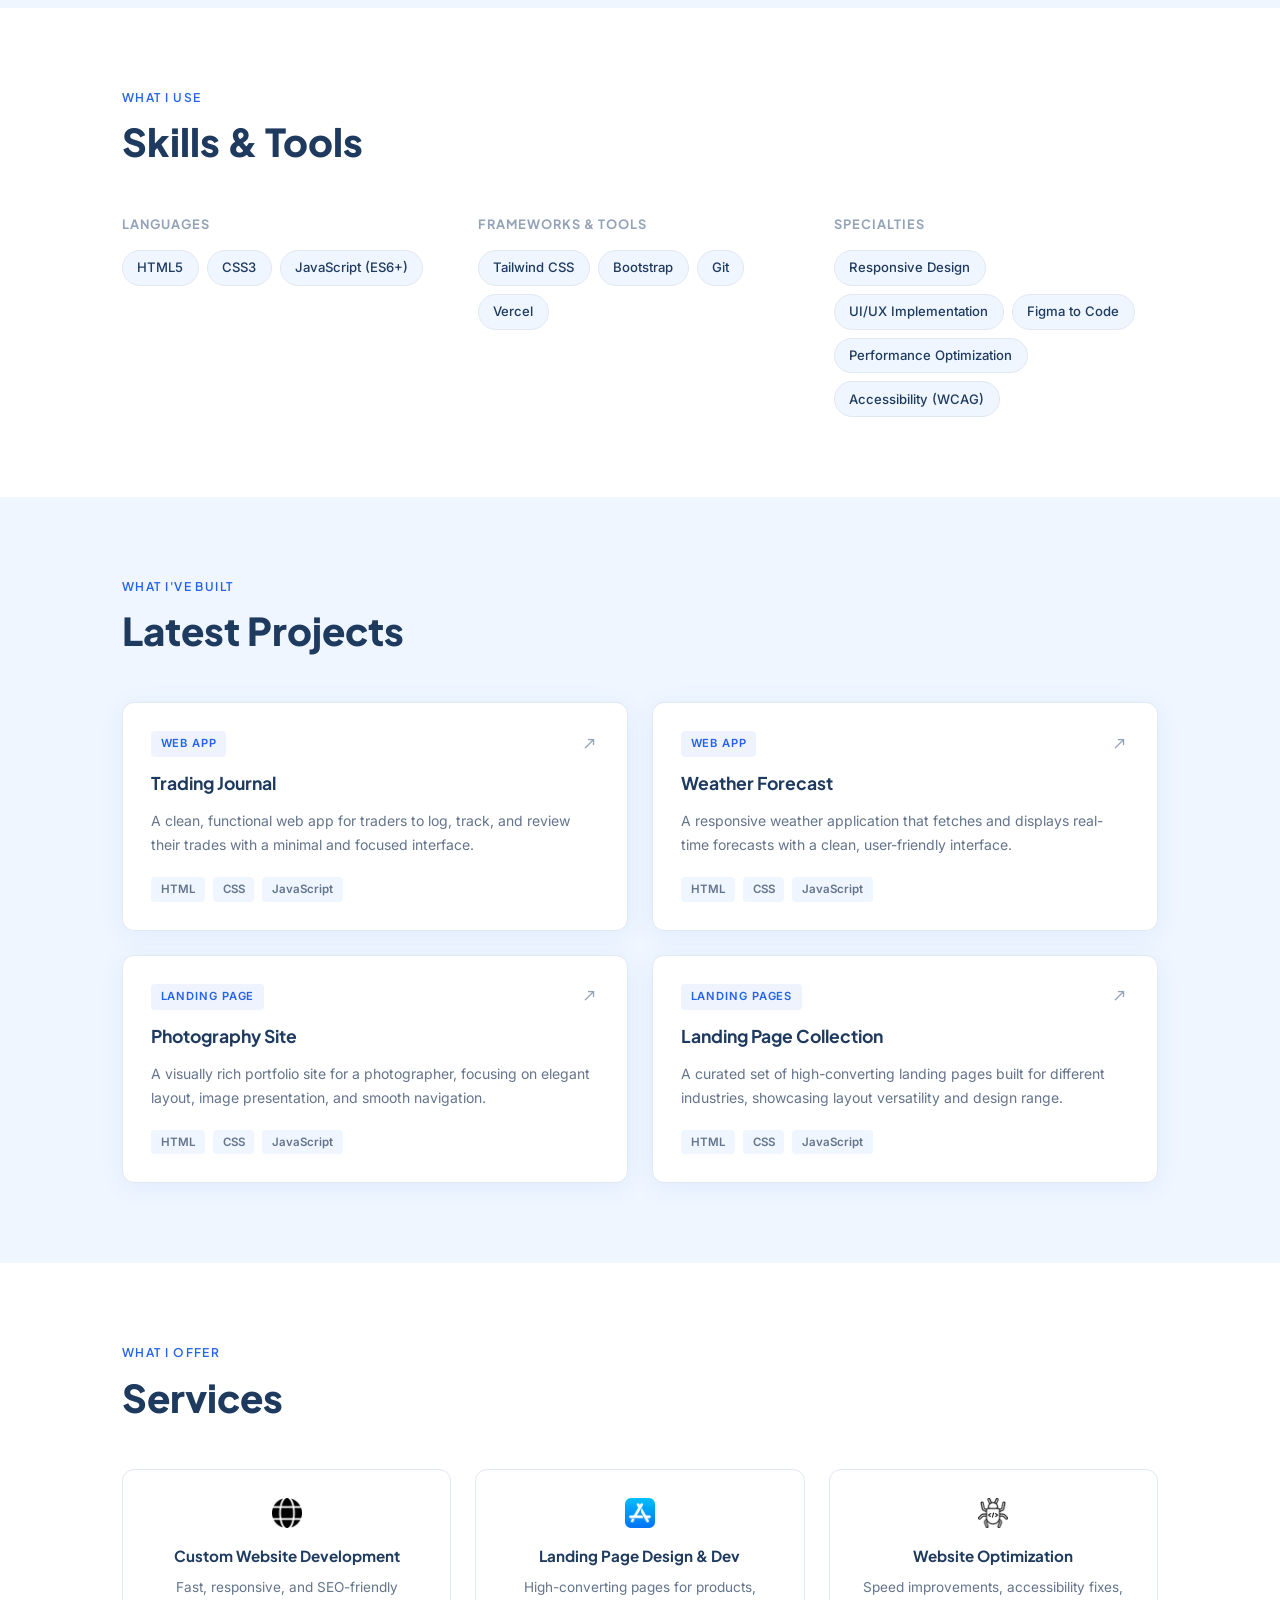
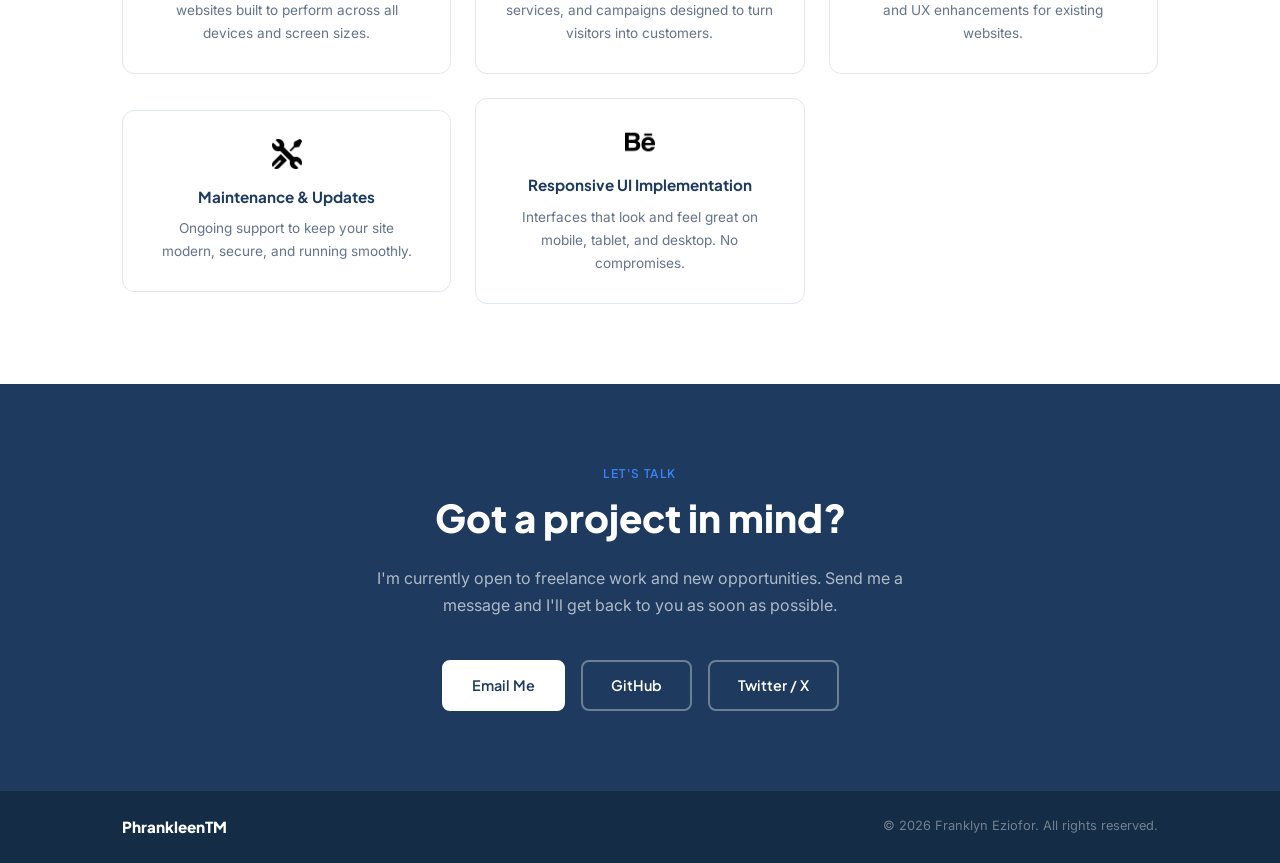
==== commit b6a876b7: "edit the hero code to look better" ====
--- a/index.html
+++ b/index.html
@@ -86,40 +86,18 @@
             <span class="hero-card-label">portfolio.js</span>
           </div>
           <div class="hero-card-code">
-            <p>
-              <span class="code-const">const</span>
-              <span class="code-var">developer</span> = {
-            </p>
-            <p>
-              &nbsp;&nbsp;<span class="code-key">name</span>:
-              <span class="code-str">"Franklyn Eziofor"</span>,
-            </p>
-            <p>
-              &nbsp;&nbsp;<span class="code-key">role</span>:
-              <span class="code-str">"Frontend Developer"</span>,
-            </p>
-            <p>
-              &nbsp;&nbsp;<span class="code-key">location</span>:
-              <span class="code-str">"Nigeria"</span>,
-            </p>
-            <p>&nbsp;&nbsp;<span class="code-key">stack</span>: [</p>
-            <p>
-              &nbsp;&nbsp;&nbsp;&nbsp;<span class="code-str">"HTML"</span>,
-              <span class="code-str">"CSS"</span>,
-            </p>
-            <p>
-              &nbsp;&nbsp;&nbsp;&nbsp;<span class="code-str">"JavaScript"</span
-              >,
-            </p>
-            <p>
-              &nbsp;&nbsp;&nbsp;&nbsp;<span class="code-str">"Tailwind"</span>
-            </p>
-            <p>&nbsp;&nbsp;],</p>
-            <p>
-              &nbsp;&nbsp;<span class="code-key">available</span>:
-              <span class="code-bool">true</span>
-            </p>
-            <p>};</p>
+            <pre><code><span class="token-keyword">const</span> <span class="token-function">developer</span> = {
+  <span class="token-key">name</span>: <span class="token-string">"Franklyn Eziofor"</span>,
+  <span class="token-key">role</span>: <span class="token-string">"Frontend Developer"</span>,
+  <span class="token-key">location</span>: <span class="token-string">"Nigeria"</span>,
+  <span class="token-key">stack</span>: [
+    <span class="token-string">"HTML"</span>,
+    <span class="token-string">"CSS"</span>,
+    <span class="token-string">"JavaScript"</span>,
+    <span class="token-string">"Tailwind"</span>
+  ],
+  <span class="token-key">available</span>: <span class="token-boolean">true</span>
+                  };</code></pre>
           </div>
         </div>
       </div>
@@ -287,11 +265,7 @@
             </div>
           </a>
 
-          <a
-            href="https://portfolio-ashy-three-13.vercel.app/landingPages.html"
-            target="_blank"
-            class="project-card"
-          >
+          <a href="./landingPages.html  " target="_blank" class="project-card">
             <div class="project-card-top">
               <span class="project-tag">Landing Pages</span>
               <span class="project-arrow material-symbols-outlined"
--- a/style.css
+++ b/style.css
@@ -293,7 +293,7 @@
   display: inline-block;
   color: var(--blue);
 }
-.hero-name-accent::after {
+/* .hero-name-accent::after {
   content: "";
   position: absolute;
   bottom: 4px;
@@ -303,7 +303,7 @@
   background: var(--blue);
   border-radius: 2px;
   animation: underlineDraw 0.8s ease forwards 0.5s;
-}
+} */
 @keyframes underlineDraw {
   to {
     width: 100%;
@@ -400,29 +400,51 @@
   font-family: "Courier New", monospace;
 }
 .hero-card-code {
-  padding: 1.5rem 1.5rem;
-  font-family: "Courier New", monospace;
-  font-size: 0.82rem;
-  line-height: 1.8;
-}
-.hero-card-code p {
-  white-space: pre;
-  color: white;
-}
-.code-const {
+  background: #294467;
+  padding: 1.8rem 2rem;
+  border-radius: 12px;
+  border: 1px solid #2a2a3a;
+  box-shadow: 0 10px 30px rgba(0, 0, 0, 0.3);
+  max-width: 460px;
+  font-family: "Courier New", Consolas, monospace;
+  font-size: 0.95rem;
+  line-height: 1.7;
+  color: #d4d4d4;
+  overflow: hidden;
+}
+
+.hero-card-code pre {
+  margin: 0;
+  padding: 0;
+  white-space: pre-wrap;
+  word-break: break-all;
+}
+
+.hero-card-code code {
+  display: block;
+}
+
+/* Syntax Highlighting */
+.hero-card-code .token-keyword {
   color: #c792ea;
-}
-.code-var {
+} /* const */
+.hero-card-code .token-function {
   color: #82aaff;
-}
-.code-key {
+} /* developer */
+.hero-card-code .token-key {
   color: #7fdbca;
-}
-.code-str {
+} /* name, role */
+.hero-card-code .token-string {
   color: #c3e88d;
-}
-.code-bool {
+} /* values */
+.hero-card-code .token-number {
+  color: #f78c6c;
+}
+.hero-card-code .token-boolean {
   color: #ff9d00;
+} /* true */
+.hero-card-code .token-punctuation {
+  color: #d4d4d4;
 }
 
 /* ===========================
@@ -623,13 +645,14 @@
   border-radius: var(--radius);
   transition: all 0.25s ease;
   text-align: center;
+  align-self: center;
 }
 
 .services-grid .service-card img {
   height: 30px;
   width: 30px;
-  justify-self: center;
-  margin-bottom: 1rem;
+  display: block;
+  margin: 0 auto 1rem;
 }
 
 .service-card:hover {
